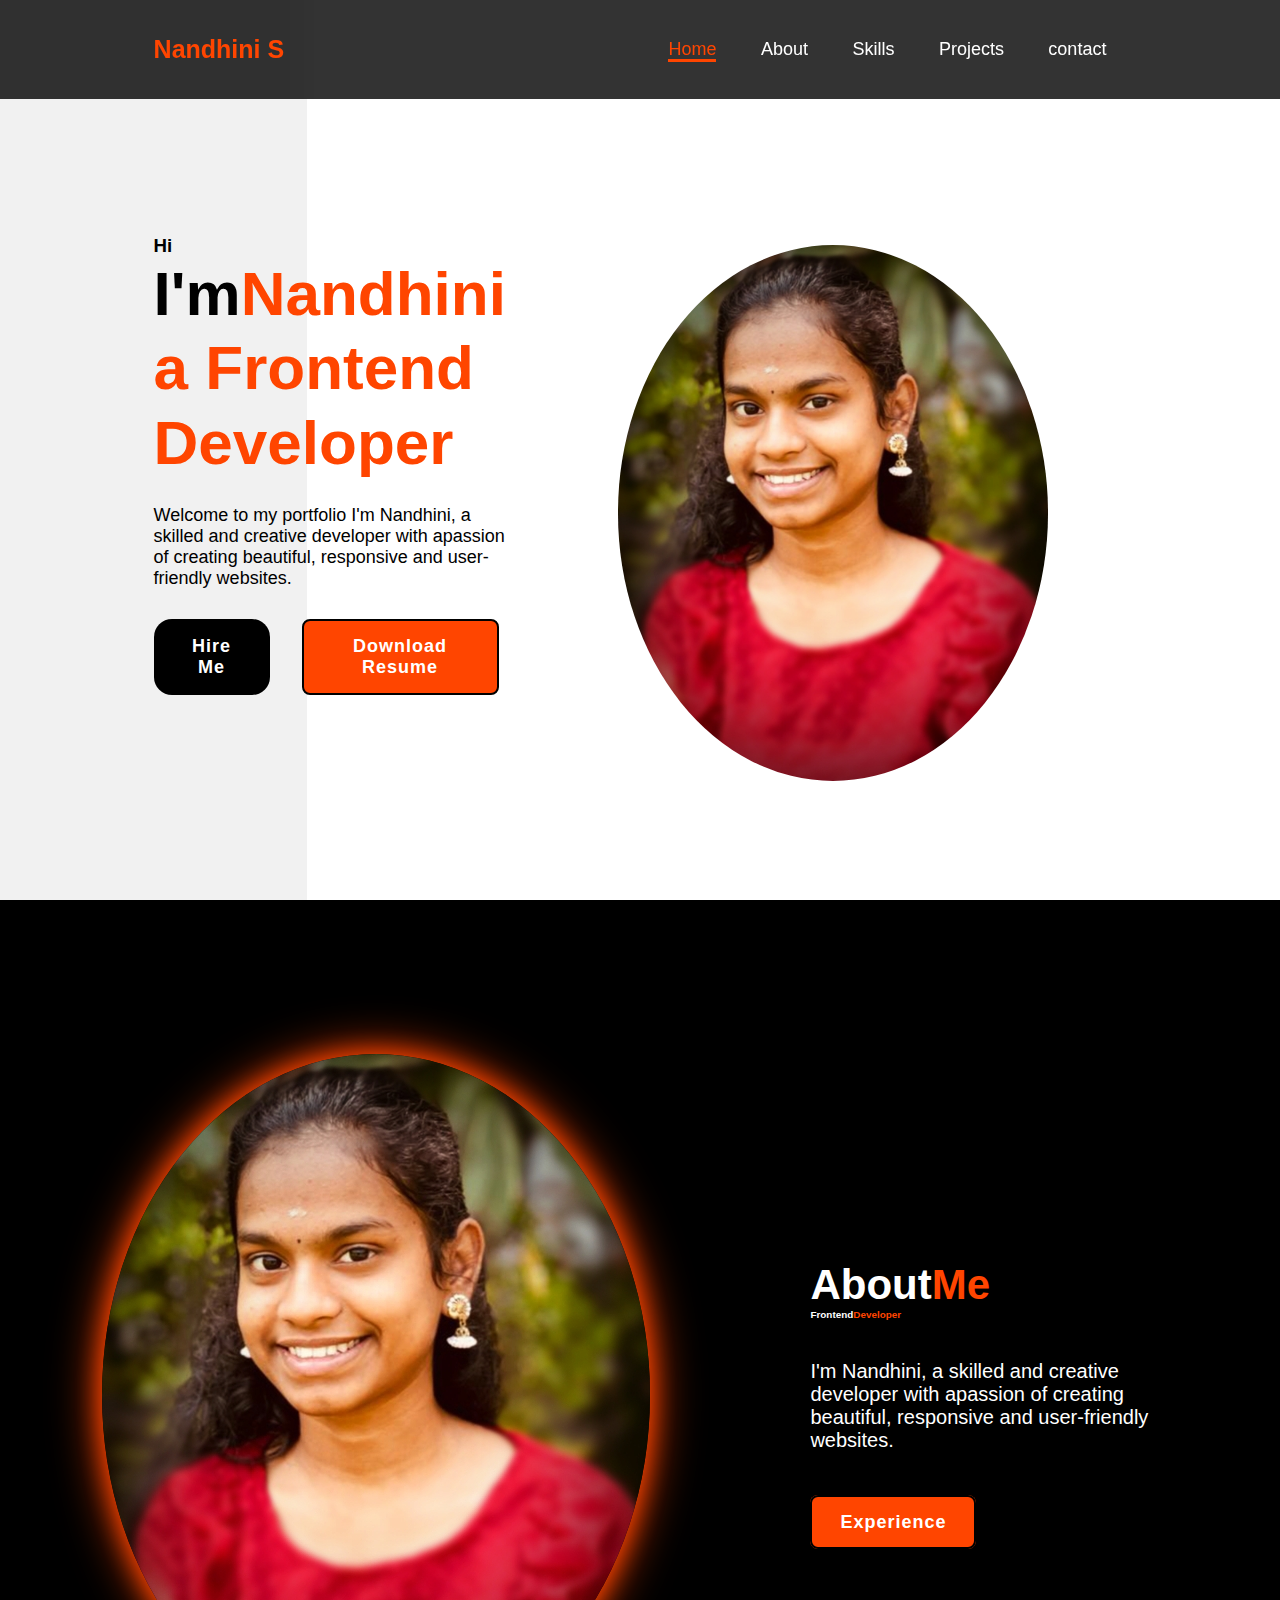
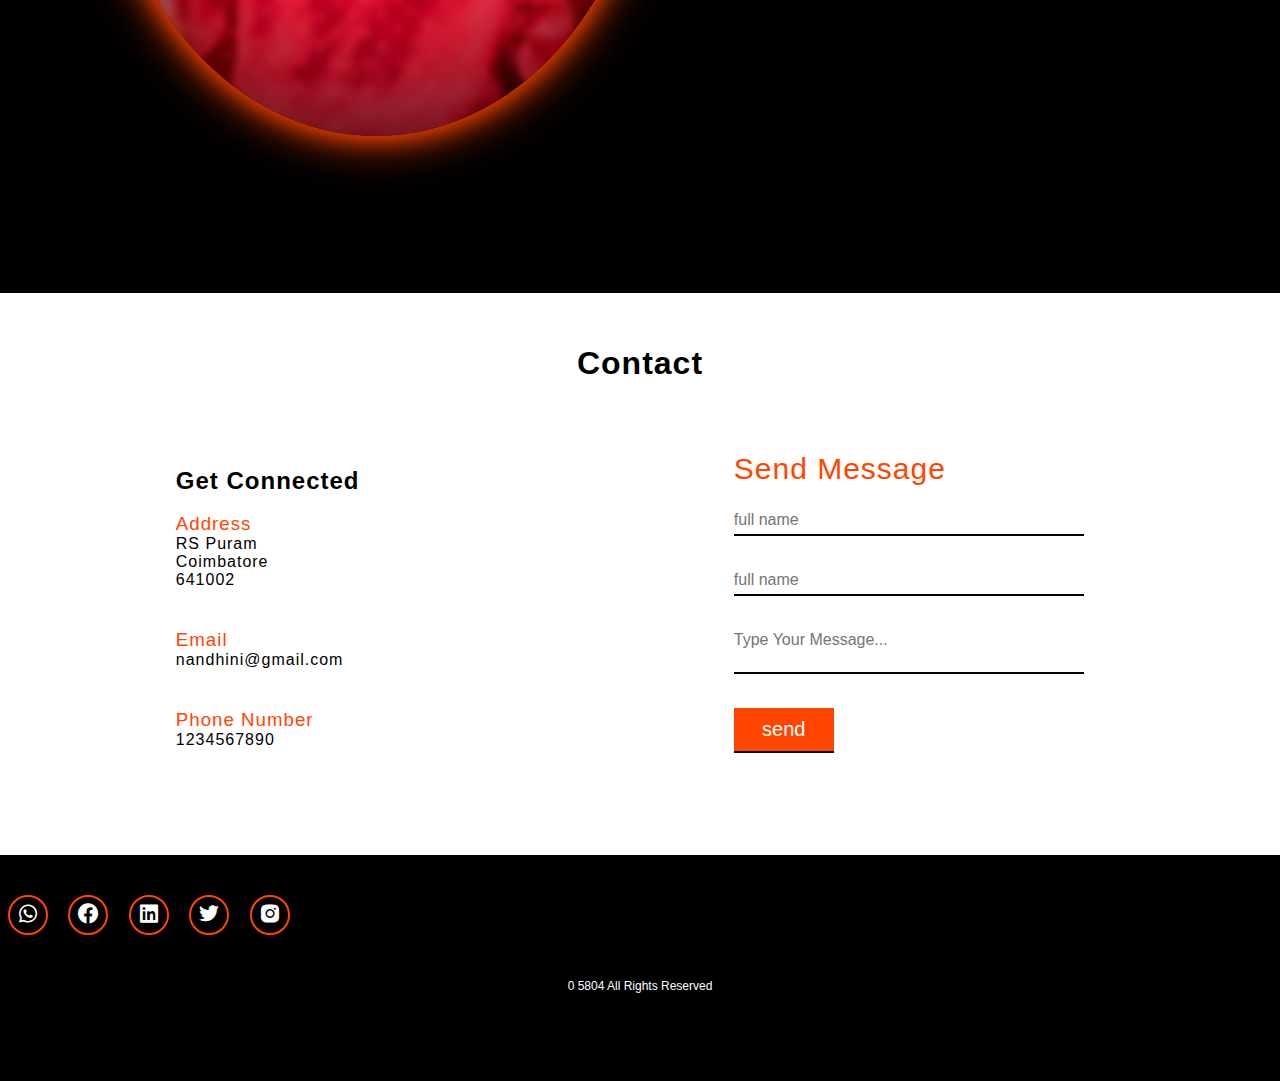
==== codsoft_task/portfolio/index.html @ 88c6f4e4 "Add files via upload" ====
<!DOCTYPE html>
<html>
<head>
    <meta charset='utf-8'>
    <meta http-equiv='X-UA-Compatible' content='IE=edge'>
    <title>Portfolio</title>
    <meta name='viewport' content='width=device-width, initial-scale=1'>
    <link rel='stylesheet' type='text/css' media='screen' href='portfolio.css.css'>
    <link href='https://unpkg.com/boxicons@2.1.4/css/boxicons.min.css' rel='stylesheet'>
    
</head>
<body>
    <header class="header">
        <a href="a" class="logo"><span>Nandhini S</span></a>

        <nav class="navbar">
      
            <a href class="active">Home</a>
            <a href="">About</a>
            <a href="">Skills</a>
            <a href="">Projects</a>
            <a href="">contact</a>
        </nav>
       
    </header>
    <section class="home">
        <div class="home-content">
            <h3>Hi</h3>
            <h1>I'm<span>Nandhini <br><span>a Frontend Developer</span></h1>
            <p>Welcome to my portfolio I'm Nandhini, a skilled and creative developer with apassion of creating beautiful, responsive and user-friendly websites.</p>

            <div class="btn-box">
                <button class="btn-1">Hire Me</button>
                <button class="btn-2">Download Resume</button>
            </div>
           
        </div>
        <div class="img-box">
            <img src="img1.jpg.jpg">
        </div>
    </section>
    <setion class="about">
        <div class="about-img">
            <img src="img1.jpg.jpg">
        </div>
        
        <div class="about-content">
            <h2 class="heading">About<span>Me</span></h2>
            <h3>Frontend<span>Developer</span></h3>
            <p>I'm Nandhini, a skilled and creative developer with apassion of creating beautiful, responsive and user-friendly websites.</p>
            <a href="#" class="btn-2">Experience</a>
        </div>
    </setion>
<section class="project">

</section>
<section class="contact">
    <div class="content"></div>
    <h1>Contact</h1>
<div class="container">

    <div class="contactInfo">
        <div class="box">
        
            <div class="text">
                <h2>Get Connected</h2><br>
        <h3>Address</h3>
                <p>RS Puram<br>Coimbatore<br>641002</p>
            </div>
        </div>
        <div class="box">
            <div class="text">
                <h3>Email</h3>
                <p>nandhini@gmail.com</p>
            </div>
        </div>
        <div class="box">
          
            <div class="text">
                <h3>Phone Number</h3>
                <p>1234567890</p>
            </div>
        </div>
    </div>
    
            <section class="contactForm">
                <form>
                <h2>Send Message</h2>
                <div class="inputBox">
                    <input type="text" name="" required="" placeholder="full name">
                </div>
                
                <div class="inputBox">
                    <input type="text" name="" required=""placeholder="full name">
                </div>
                
                <div class="inputBox">
                    <textarea required="required" placeholder="Type Your Message..."></textarea>
                </div>
                
                <div class="inputBox">
                    <input type="submit" name="" value="send">
                </div>
            </form>
        </div>
    </div>

</section>

<footer class="footer">
    <div class="social">
    <a href="#"><i class='bx bxl-whatsapp'></i></a>
    <a href="#"><i class='bx bxl-facebook-circle'></i></a>
    <a href="#"><i class='bx bxl-linkedin-square'></i></a>
    <a href="#"><i class='bx bxl-twitter'></i></a>
    <a href="#"><i class='bx bxl-instagram-alt'></i></a>
    </div>
    <ul>
        <li>
            <a href="#"FAQ></a>
        </li>
        <li>
            <a href="#"Services></a>
        </li>
        <li>
            <a href="#"About Me></a>
        </li>
        <li>
            <a href="#"Contact></a>
        </li>
        <li>
            <a href="#"Privacy Policy></a>
        </li>
    </ul>
    <p class="copyright">0 5804 All Rights Reserved</p>
    <footer>
        <div class="container">
            <p>&copy;2024 Nandhini.All Rights Reserved.</p>
        </div>
    </footer>
    </div>
 
    
    </body>
    </html>
---- codsoft_task/portfolio/portfolio.css.css ----
*{
    margin:0;
    padding:0;
    box-sizing: border-box;
    font-family: 'Poppins',Verdana, Geneva, Tahoma, sans-serif;
    text-decoration: none;
    list-style: none;
}
.header{
    position: fixed;
    top:0;
    left: 0;
    width: 100%;
    padding:35px 12%;
    background: rgba(0,0,0,0.8);
    backdrop-filter:blur(10px);
    display: flex;
    justify-content: space-between;
    align-items: center;
    z-index:100;
}
.logo{
    font-size: 25px;
    color: white;
    font-weight: 600;
    transform: 0.3s ease;
}
.logo:hover{
    color:red;
    text-shadow: 0 0 25px orangered,0 0 50px orangered;
    transform:scale(1.1);
}
span{
    color:orangered;
}
.navbar a{
font-size: 18px;
color:white;
font-weight: 500;
margin:0 20px;
border-bottom: 3px solid transparent;
transition: 0.3s ease;
}
.navbar a:hover,.navbar a.active{
    color:orangered;
    border-bottom:3px solid orangered;
}
.contact{
    padding: 10px 20px;
    background-color: white;
    color: black;
    border:2px solid transparent;
    border-radius: 8px;
    font-size: 16px;
    letter-spacing: 1px;
    font-weight: 600;
    transition: 0.3s ease;
}

.home{
    width: 100px;
    min-height: 100vh;
    background: rgb(241,241,241);
    display: flex;
    align-items: center;
    gap:7em;
    padding:30px 12% 0;
}
.home-content{
    max-width: 800px;
}
.home-content h3{
    font-size: 42;
}
.home-content h1{
    font-size: 62px;
    line-height: 1.2;
}
.home-content p{
    font-size:18px;
    margin:25px 0 30px;
}
.btn-box{
width:345px;
display: flex;
gap:2em;
}
.btn-1{
    padding:15px 28px;
    background-color: black;
    color:white;
    border:2px solid transparent;
    border-radius: 18px;
    font-size: 18px;
    letter-spacing: 1px;
    font-weight: 600;
    transition: 0.3s ease;
    cursor: pointer;
}
.btn-1:hover{
    background-color: white;
    color:black;
    border:2px solid black;
}
.btn-2{
    padding:15px 28px;
    background-color: orangered;
    color:white;
    border: 2px solid black;
    border-radius: 8px;
    font-size: 18px;
    letter-spacing: 1px;
    font-weight: 600;
    transition: 0.3s ease;
    cursor: pointer;
}
.btn-2:hover{
    background-color: white;
    color:orangered;
}
.img-box img{
    border-radius: 50%;
    width:430px;
    margin-top:100px;
}
::-webkit-scrollbar{
    width: 15px;
}
::-webkit-scrollbar-thumb{
    background-color: orangered;
}
::-webkit-scrollbar-track{
    background-color: rgb(0,0,0,0.6);
    width:50px;
}
.about{
    display: flex;
    justify-content: center;
    align-items: center;
    padding:12% 8%;
    gap:10em;
    background: black;
}
.about-img img{
    position: relative;
    width: 550;
    box-shadow: 0 0 25px orangered,0 0 50px orangered;
    border-radius: 50%;
}
.about-content h2{
text-align: left;
color:white;
font-size: 42px;
}
.about-content h3{
    color:white;
font-size: 62%;
}
.about-content p{
    color:white;
font-size: 20px;
margin:2em 0 3em;
}
.content h1{
    font-size: 36px;
    color:orangered;
}
.contact{
    position:relative;
    min-height: 50vh;
    padding:50px 100px;
    display:flex;
    justify-content: center;
    align-items: center;
    flex-direction: column;
    

}

.contact .content{
    max-width:800px;
    text-align: center;
}
.contact.content h2{
    font-size: 36px;
    font-weight: 500;
    color:black;

}
.contact .content p{
    font-weight: 500;
    color:black;
}
.container{
    width:100%;
    display:flex;
    justify-content: center;
    align-items: center;
    margin-top: 30px;
}
.container .contactInfo{
    width:50%;
    display: flex;
    flex-direction: column;
}
.container .contactInfo .box{
    position:relative;
    padding:20px 0;
    display:flex;
}
.container .contactInfo .box .text{
    display: flex;
    margin-left: 20px;
    font-size:16px;
    color:black;
    flex-direction: column;
    font-weight: 300;}

    .container .contactInfo .box .text h3{
        font-weight: 500;
        color:orangered;
}
.contactForm{
    width:40%;
    padding:40px;
    background-color: #fff;
}
.contactForm h2{
    font-size: 30px;
    color:orangered;
    font-weight: 500;
}
.contactForm .inputBox{
    position: relative;
    width:100%;
    margin-top: 10px;
   
}


.contactForm .inputBox input,.contactForm .inputBox textarea{
    width:100%;
    padding:5px 0;
    font-size: 16px;
    margin:10px 0;
    border:none;
    border-bottom: 2px solid black;
   outline: none;
   resize: none;
}
.contactForm.inputBox span{
    position:absolute;
    padding: 5px 0;
    font-size: 16px;
    left:0;
    margin:10px 0;
    pointer-events: none;
    transition: 0.5s;
    color:#666;
}
.contactForm .inputBox input:focus ~ span,
.contactForm .inputBox input:valid ~ span,
.contactForm .inputBox textarea:focus ~ span,
.contactForm .inputBox textarea:valid ~ span
{
    color:orangered;
    font-size: 12px;
    transform: translateY(-20px);
}
.contactForm .inputBox input[type="submit"]
{
    width:100px;
    background: orangered;
    color:#fff;
    cursor:pointer;
    padding:10px;
    font-size: 20px;
}
@media(max-width:991px){
    .contact{
        padding:50px;
    }
    .container{
        flex-direction: column;
    }
    .container .contactInfo{
        margin-bottom: 40px;
    }
    .container .contactInfo,.contactForm
    {
        width:100%;
    }
}


.footer{
    position: relative;
    bottom: 0;
    width: 100%;
    padding: 40px 0;
    background-color:black;
   
}
.footer-social{
    text-align: center;
    padding-bottom: 25px;
    color:white;
}
.footer .social a{
    font-size: 24px;
    color:white;
    border: 2px solid orangered;
    width: 40px;
    height: 40px;
    line-height: 38px;
    display: inline-block;
    text-align: center;
    border-radius: 50%;
    margin:0 8px;
    box-shadow: insert 0 0 10px orangered,0 0 10px orangered;
    transition: 0.3s ease;
}
.footer .social a:hover{
    transform: scale(1,2)translateY(-10px);
    color:orangered;
    border:2px solid orangered; 
}
.footer ul{
text-align: center;
    margin-top: 0;
    padding-right: 100px;
font-size: 18px;
line-height: 1.6;
margin-bottom: 0;
text-align: center;
}
.footer ul a{
    color: white;
    border-bottom: 3px solid transparent;
    transition: 0.3s ease;
   
}
.footer ul a:hover{
    border-bottom: 3px solid orangered;
}
.footer ul li{
    display: inline-block;
    padding: 0 15px;
}
.footer ul li a{
    color:white;
    border-bottom: 3px solid transparent;
    border-bottom: 3px solid orangered;
}
.footer ul li a:hover{
    border-bottom: 3px solid orangered;
}

.footer .copyright{
    margin-top: 15px;
    text-align: center;
    font-size: 12px;
    color: white;
}
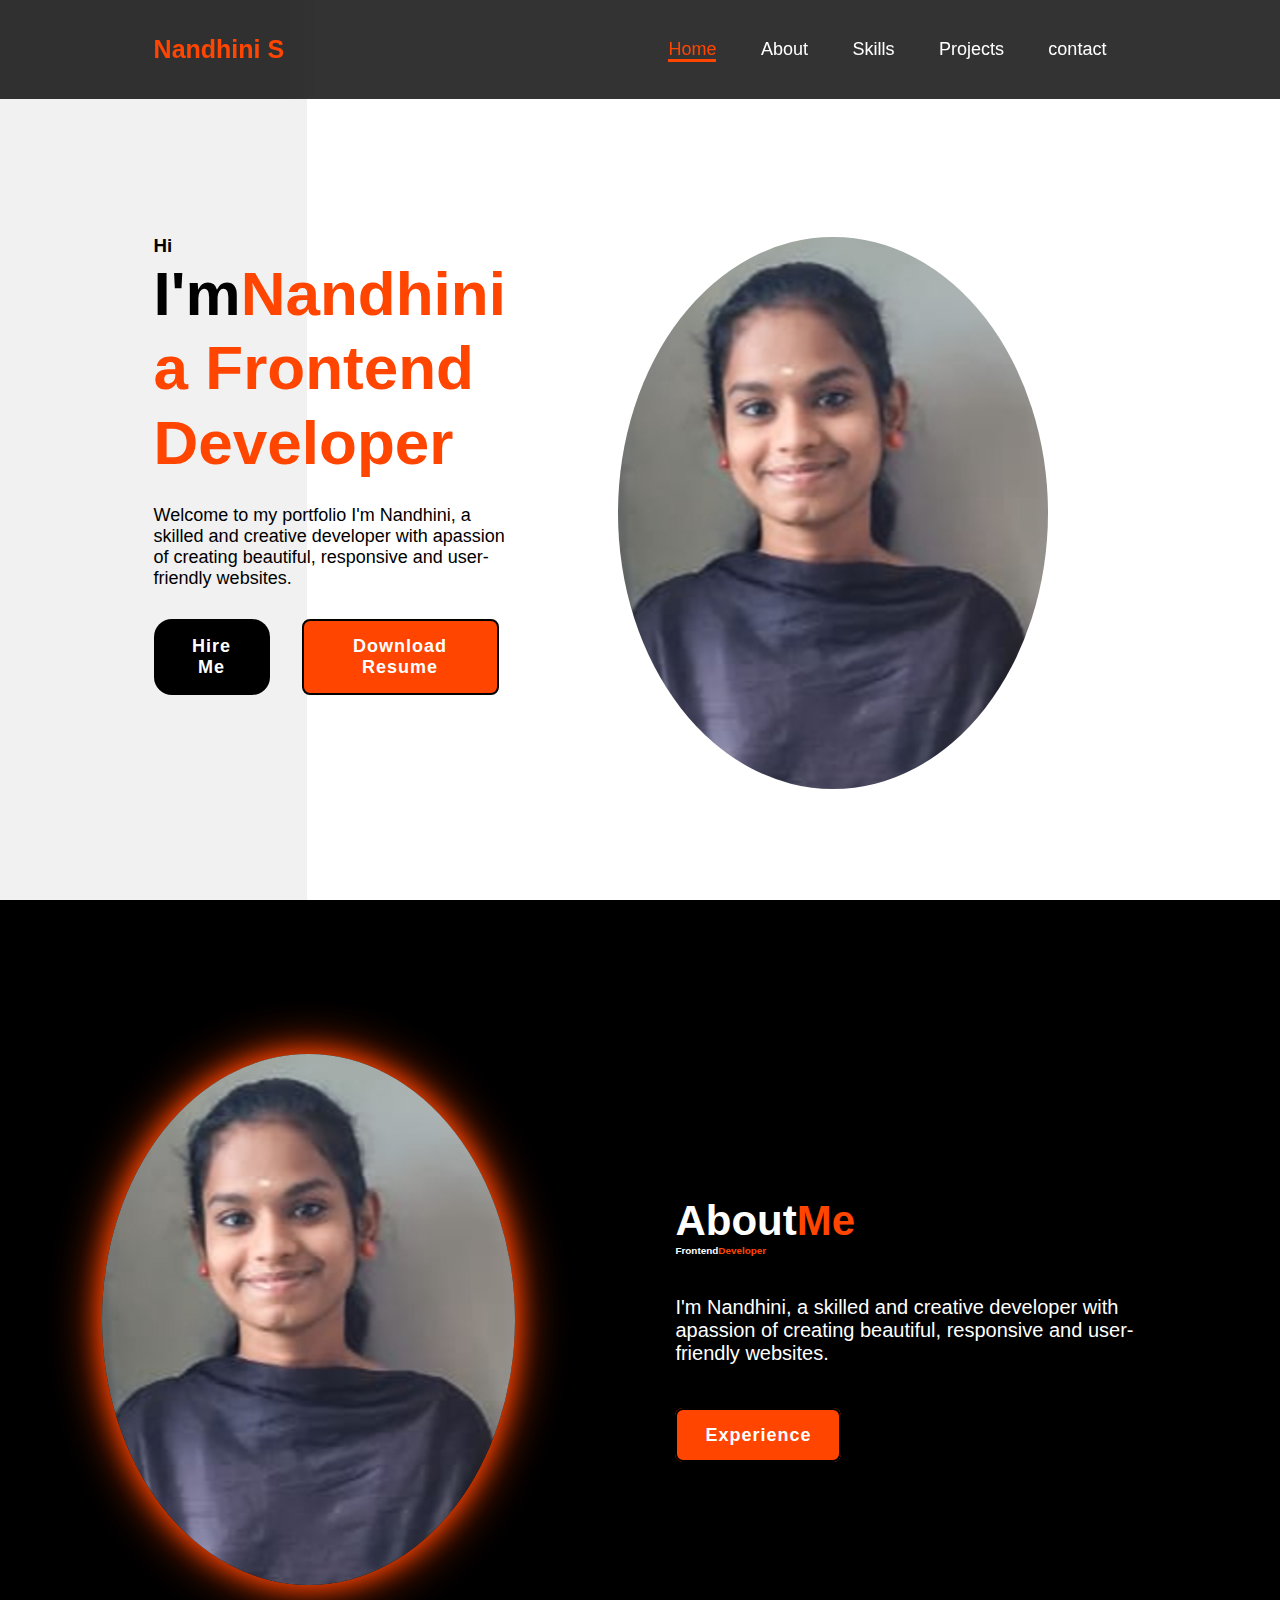
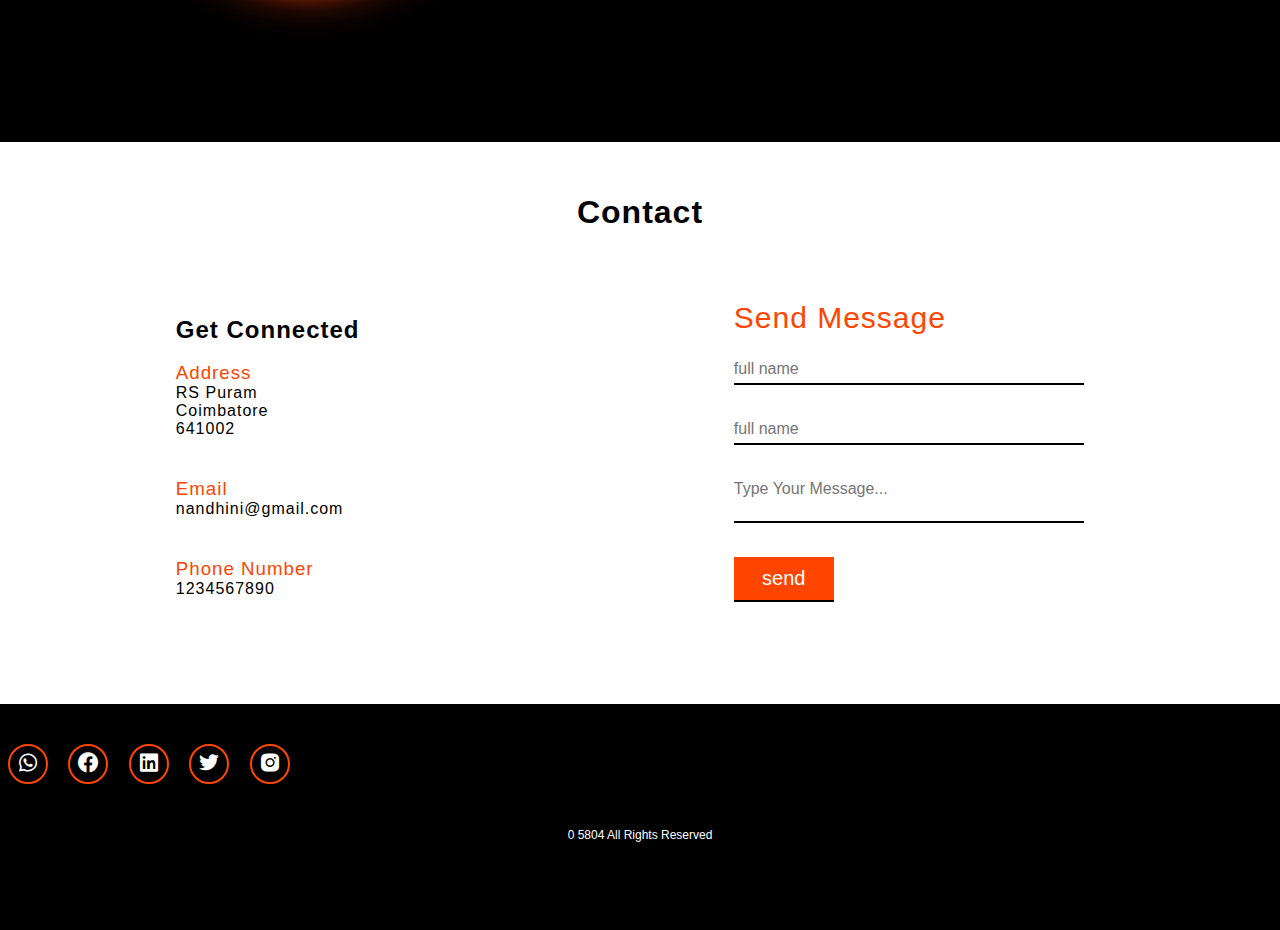
==== commit f20be4bb: "Update index.html" ====
--- a/codsoft_task/portfolio/index.html
+++ b/codsoft_task/portfolio/index.html
@@ -36,12 +36,12 @@
            
         </div>
         <div class="img-box">
-            <img src="img1.jpg.jpg">
+            <img src="Pi7_Passport_Photo (1).jpeg">
         </div>
     </section>
     <setion class="about">
         <div class="about-img">
-            <img src="img1.jpg.jpg">
+            <img src="Pi7_Passport_Photo (1).jpeg">
         </div>
         
         <div class="about-content">
@@ -147,4 +147,4 @@
                 
                 
 
-                +                
